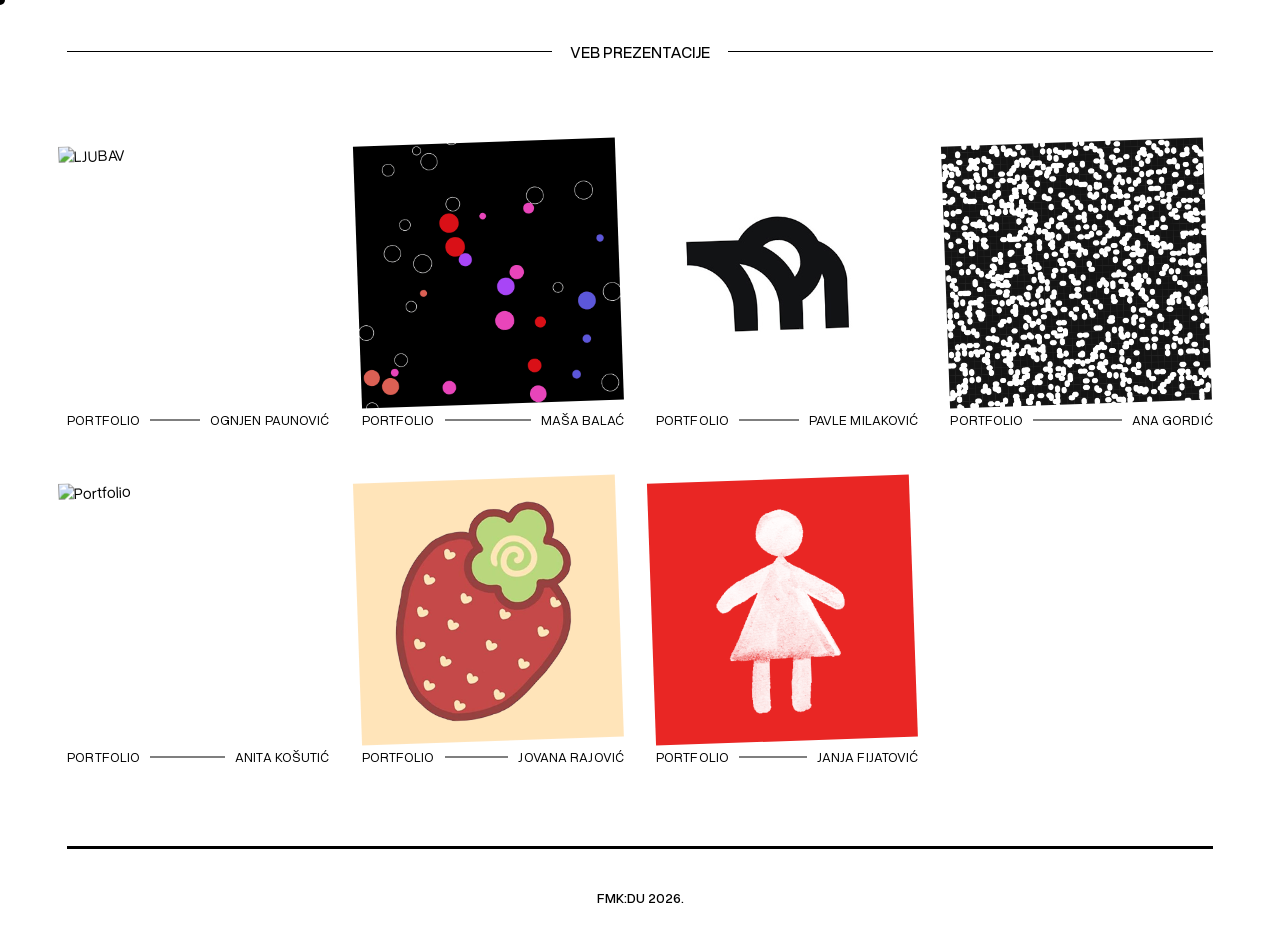
==== index.html @ e2407de8 "Update index.html" ====
<!DOCTYPE html>
<html>
<head>
	<meta charset="utf-8">
	<meta name="viewport" content="width=device-width, initial-scale=1.0">
	<title>Veb prezentacije</title>
			<link rel="stylesheet" href="style.css">
</head>
<body>

	<div id="cursor-dot"></div>

	<header id="site-header">
		<div class="header-row-default" id="header-row">
			<span class="line-left" id="line-left"></span>
			<span class="header-title" id="header-title">Veb prezentacije</span>
			<span class="line-right" id="line-right"></span>
		</div>
		<svg id="header-svg" xmlns="http://www.w3.org/2000/svg" style="position:absolute;left:0;top:0;width:100%;height:100%;pointer-events:none;overflow:visible;">
			<line id="svg-left" x1="0" y1="0" x2="0" y2="0" stroke="#000" stroke-width="4"/>
			<line id="svg-right" x1="0" y1="0" x2="0" y2="0" stroke="#000" stroke-width="4"/>
		</svg>
	</header>

	<main>

		

		<a href="https://ognjenpaunovicportfolio.netlify.app/" class="projekat" target="_blank" rel="noopener">
			<img src="media/beograd_promene_Ognjen_Paunovic.gif" alt="LJUBAV">
			<div class="projekat-meta">
				<span class="naziv">Portfolio</span>
				<span class="linija-meta"><span class="static-line"></span><svg class="zap-svg" viewBox="0 0 100 10" preserveAspectRatio="none"><polyline class="zap-line" points="0,5 100,5" fill="none" stroke="#000" stroke-width="1" stroke-linejoin="round"/></svg></span>
				<span class="autor">Ognjen Paunović</span>
			</div>
		</a>

		<a href="https://masabalac20236013.github.io/sajt/" class="projekat" rel="noopener">
			<img src="media/lancanaReakcija Maša Balać.gif" alt="Lančana reakcija">
			<div class="projekat-meta">
				<span class="naziv">Portfolio</span>
				<span class="linija-meta"><span class="static-line"></span><svg class="zap-svg" viewBox="0 0 100 10" preserveAspectRatio="none"><polyline class="zap-line" points="0,5 100,5" fill="none" stroke="#000" stroke-width="1" stroke-linejoin="round"/></svg></span>
				<span class="autor">Maša Balać</span>
			</div>
		</a>

		<a href="https://ognjenpaunovic-png.github.io/Pavle-Milakovi-/" class="projekat" target="_blank" rel="noopener">
			<img src="media/logo_pavle.jpg" alt="Portfolio">
			<div class="projekat-meta">
				<span class="naziv">Portfolio</span>
				<span class="linija-meta"><span class="static-line"></span><svg class="zap-svg" viewBox="0 0 100 10" preserveAspectRatio="none"><polyline class="zap-line" points="0,5 100,5" fill="none" stroke="#000" stroke-width="1" stroke-linejoin="round"/></svg></span>
				<span class="autor">Pavle Milaković</span>
			</div>
		</a>


		<a href="https://anaaaacmyk.github.io/anagordic/" class="projekat" target="_blank" rel="noopener">
			<img src="media/Gužva 1, Ana Gordić.gif" alt="Gužva 1, Ana Gordić">
			<div class="projekat-meta">
				<span class="naziv">Portfolio</span>
				<span class="linija-meta"><span class="static-line"></span><svg class="zap-svg" viewBox="0 0 100 10" preserveAspectRatio="none"><polyline class="zap-line" points="0,5 100,5" fill="none" stroke="#000" stroke-width="1" stroke-linejoin="round"/></svg></span>
				<span class="autor">Ana Gordić</span>
			</div>
		</a>

		

		<a href="https://anitakosutic20236014-png.github.io/anitak/" class="projekat" target="_blank" rel="noopener">
			<img src="media/banat.gif" alt="Portfolio">
			<div class="projekat-meta">
				<span class="naziv">Portfolio</span>
				<span class="linija-meta"><span class="static-line"></span><svg class="zap-svg" viewBox="0 0 100 10" preserveAspectRatio="none"><polyline class="zap-line" points="0,5 100,5" fill="none" stroke="#000" stroke-width="1" stroke-linejoin="round"/></svg></span>
				<span class="autor">Anita Košutić</span>
			</div>
		</a>

		

		<a href="https://ognjenpaunovic-png.github.io/Jovana-Rajovic/" class="projekat" target="_blank" rel="noopener">
			<img src="media/logotab_jovanarajovic.png" alt="Portfolio">
			<div class="projekat-meta">
				<span class="naziv">Portfolio</span>
				<span class="linija-meta"><span class="static-line"></span><svg class="zap-svg" viewBox="0 0 100 10" preserveAspectRatio="none"><polyline class="zap-line" points="0,5 100,5" fill="none" stroke="#000" stroke-width="1" stroke-linejoin="round"/></svg></span>
				<span class="autor">Jovana Rajović</span>
			</div>
		</a>

		<a href="https://janjafijatovic.netlify.app/" class="projekat" target="_blank" rel="noopener">
			<img src="media/coveculjak_janja_fijatovic.gif" alt="Portfolio">
			<div class="projekat-meta">
				<span class="naziv">Portfolio</span>
				<span class="linija-meta"><span class="static-line"></span><svg class="zap-svg" viewBox="0 0 100 10" preserveAspectRatio="none"><polyline class="zap-line" points="0,5 100,5" fill="none" stroke="#000" stroke-width="1" stroke-linejoin="round"/></svg></span>
				<span class="autor">Janja Fijatović</span>
			</div>
		</a>

	</main>

	<footer>
		<div class="footer-divider"></div>
		<div class="footer-line">
			<span class="footer-title">FMK:DU 2026.</span>
		</div>
	</footer>

			<script src="script.js"></script>
</body>
</html>
---- style.css ----
@font-face {
	font-family: 'Overused Grotesk';
	src: url('OverusedGrotesk-VF.ttf') format('truetype');
	font-weight: 100 900;
}

*, *::before, *::after { box-sizing: border-box; margin: 0; padding: 0; }
html, body { height: 100%; }

body {
	background: #fff;
	font-family: 'Overused Grotesk', Arial, sans-serif;
	display: flex;
	flex-direction: column;
	min-height: 100vh;
	cursor: none;
}

* { cursor: none !important; }

/* CURSOR */
#cursor-dot {
	position: fixed;
	width: 10px;
	height: 10px;
	background: #000;
	border-radius: 50%;
	pointer-events: none;
	z-index: 9999;
	transform: translate(-50%, -50%) scale(1);
	transition: width 0.3s cubic-bezier(0.4,0,0.2,1),
	            height 0.3s cubic-bezier(0.4,0,0.2,1),
	            border-radius 0.3s cubic-bezier(0.4,0,0.2,1),
	            background 0.3s ease;
}

@keyframes spin-square {
	from { transform: translate(-50%, -50%) rotate(0deg); }
	to   { transform: translate(-50%, -50%) rotate(360deg); }
}

#cursor-dot.on-card {
	width: 29px;
	height: 29px;
	border-radius: 0;
	background: transparent;
	outline: 1.5px solid #000;
	animation: spin-square 2.5s linear infinite;
	transition: width 0.3s cubic-bezier(0.4,0,0.2,1),
	            height 0.3s cubic-bezier(0.4,0,0.2,1),
	            border-radius 0.3s cubic-bezier(0.4,0,0.2,1),
	            background 0.3s ease;
}

#cursor-snake { display: none; }

.cursor-trace {
	position: fixed;
	pointer-events: none;
	z-index: 9998;
	transform: translate(-50%, -50%);
	animation: fadeTrace 0.7s ease-out forwards;
}

@keyframes fadeTrace {
	0%   { opacity: 0.65; transform: translate(-50%,-50%) scale(1); }
	100% { opacity: 0;    transform: translate(-50%,-50%) scale(0.2); }
}

/* HEADER */
header {
	position: sticky;
	top: 0;
	z-index: 100;
	background: #fff;
	padding: 40px 5.25vw 45px;
}

#header-svg {
	display: none;
	position: absolute;
	left: 0; top: 0;
	width: 100%;
	pointer-events: none;
}

.header-inner { display: flex; align-items: center; gap: 16px; }

.header-row-default {
	display: flex;
	align-items: center;
	gap: 16px;
	position: relative;
}

.line-left {
	height: 1px;
	background: #000;
	flex: 1;
	will-change: transform, opacity;
	transform-origin: center;
}

.line-right {
	height: 1px;
	background: #000;
	flex: 1;
	will-change: transform, opacity;
	transform-origin: center;
}

.header-title {
	font-size: 17px;
	font-weight: 450;
	letter-spacing: 0em;
	white-space: nowrap;
	text-transform: uppercase;
	padding: 0 2px;
	will-change: transform;
}

.header-border { display: none; }
.header-row-scrolled { display: none; }

/* MAIN GRID */
main {
	display: grid;
	grid-template-columns: repeat(5, 1fr);
	/* grid-auto-rows forsira sve redove na istu visinu:
	   100% širine kolone (1fr) je širina slike,
	   + 30px za meta red ispod */
	grid-auto-rows: calc(((100vw - 10.5vw - 8vw) / 5) + 30px);
	padding: 3.8vh 5.25vw 5vh;
	column-gap: 2vw;
	row-gap: 3vw;
}

/* CARDS — pozicioniranje da slika i meta budu poravnati */
.projekat {
	display: block;
	text-decoration: none;
	color: inherit;
	position: relative;
}

/* Slika zauzima ceo gornji deo kartice osim 30px za meta */
.projekat img {
	position: absolute;
	top: 0;
	left: 0;
	width: 100%;
	/* visina = cela ćelija minus meta red */
	height: calc(100% - 30px);
	display: block;
	object-fit: cover;
	transform-origin: center bottom;
	transform: rotate(-2deg);
	animation: wiggle 0.8s ease-in-out infinite alternate;
	animation-play-state: paused;
	animation-delay: -0.4s;
	transition: opacity 180ms ease;
}

.projekat:hover img {
	animation-play-state: running;
}

@keyframes wiggle {
	0%   { transform: rotate(-2deg); }
	100% { transform: rotate(2deg); }
}

/* META — uvek na dnu kartice */
.projekat-meta {
	position: absolute;
	bottom: 0;
	left: 0;
	right: 0;
	height: 30px;
	display: flex;
	align-items: center;
	gap: 10px;
}

.naziv, .autor {
	font-size: 14px;
	font-weight: 400;
	letter-spacing: 0.008em;
	white-space: nowrap;
	text-transform: uppercase;
	transition: opacity 180ms ease;
}

.linija-meta {
	flex: 1;
	height: 10px;
	min-width: 4px;
	position: relative;
	display: flex;
	align-items: center;
}

.linija-meta svg {
	position: absolute;
	left: 0;
	top: 50%;
	transform: translateY(-50%);
	width: 100%;
	height: 10px;
	overflow: visible;
}

.linija-meta .static-line {
	position: absolute;
	left: 0; right: 0;
	top: 50%;
	height: 1px;
	background: #000;
	transform: translateY(-50%);
	transition: opacity 0.15s ease;
}

.projekat:hover .linija-meta .static-line { opacity: 0; }

.linija-meta .zap-svg {
	opacity: 0;
	transition: opacity 0.15s ease;
}

.projekat:hover .linija-meta .zap-svg { opacity: 1; }

/* FOOTER */
footer {
	padding: 0 5.25vw 45px;
	margin-top: 3.3vh;
}

.footer-line {
	display: flex;
	align-items: center;
	justify-content: center;
	margin-top: 40px;
}

.footer-divider {
	display: block;
	height: 2.5px;
	background: #000;
	margin: 0;
}

.footer-title {
	font-size: 14px;
	font-weight: 500;
	letter-spacing: 0em;
	white-space: nowrap;
	text-transform: uppercase;
}

/* RESPONSIVE — grid-auto-rows se preračunava za svaki breakpoint */
@media (max-width: 1488px) {
	main {
		grid-template-columns: repeat(4, 1fr);
		grid-auto-rows: calc(((100vw - 10.5vw - 7.5vw) / 4) + 30px);
		column-gap: 2.5vw;
		row-gap: 3.5vw;
	}
}

@media (max-width: 900px) {
	main {
		grid-template-columns: repeat(3, 1fr);
		grid-auto-rows: calc(((100vw - 10.5vw - 6vw) / 3) + 30px);
		column-gap: 3vw;
		row-gap: 4vw;
	}
}

@media (max-width: 600px) {
	main {
		grid-template-columns: 1fr;
		grid-auto-rows: calc((100vw - 10.5vw) + 30px);
		column-gap: 0;
		row-gap: 8vw;
	}
	header { padding: 20px 5.25vw 22px; }
	footer { padding: 0 5.25vw 22px; margin-top: 3.3vh; }
	.footer-line { margin-top: 20px; }
}
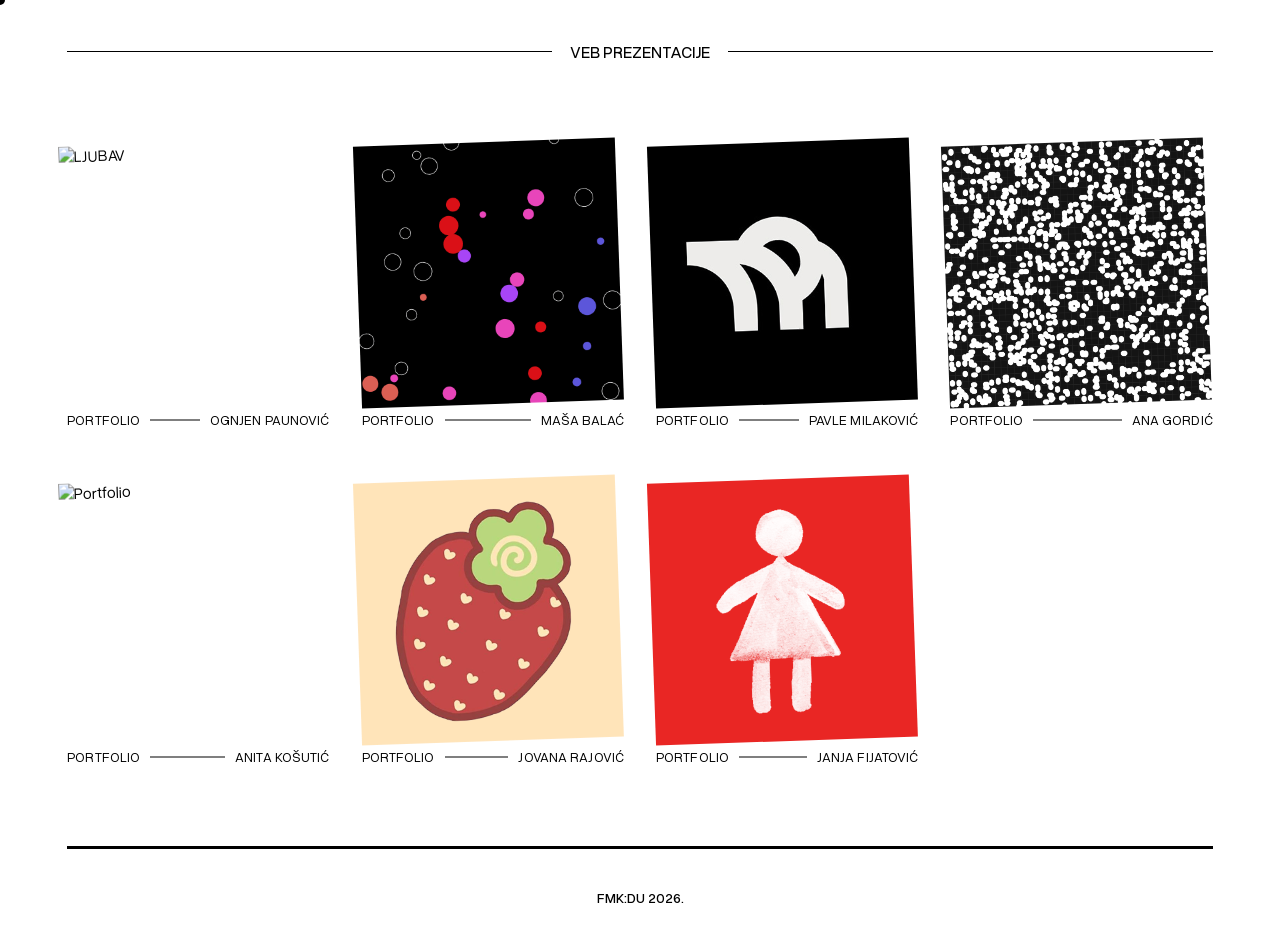
==== commit 2f226a84: "Update index.html" ====
--- a/index.html
+++ b/index.html
@@ -45,7 +45,7 @@
 		</a>
 
 		<a href="https://ognjenpaunovic-png.github.io/Pavle-Milakovi-/" class="projekat" target="_blank" rel="noopener">
-			<img src="media/logo_pavle.jpg" alt="Portfolio">
+			<img src="media/logo_pavle_invert.jpg" alt="Portfolio">
 			<div class="projekat-meta">
 				<span class="naziv">Portfolio</span>
 				<span class="linija-meta"><span class="static-line"></span><svg class="zap-svg" viewBox="0 0 100 10" preserveAspectRatio="none"><polyline class="zap-line" points="0,5 100,5" fill="none" stroke="#000" stroke-width="1" stroke-linejoin="round"/></svg></span>
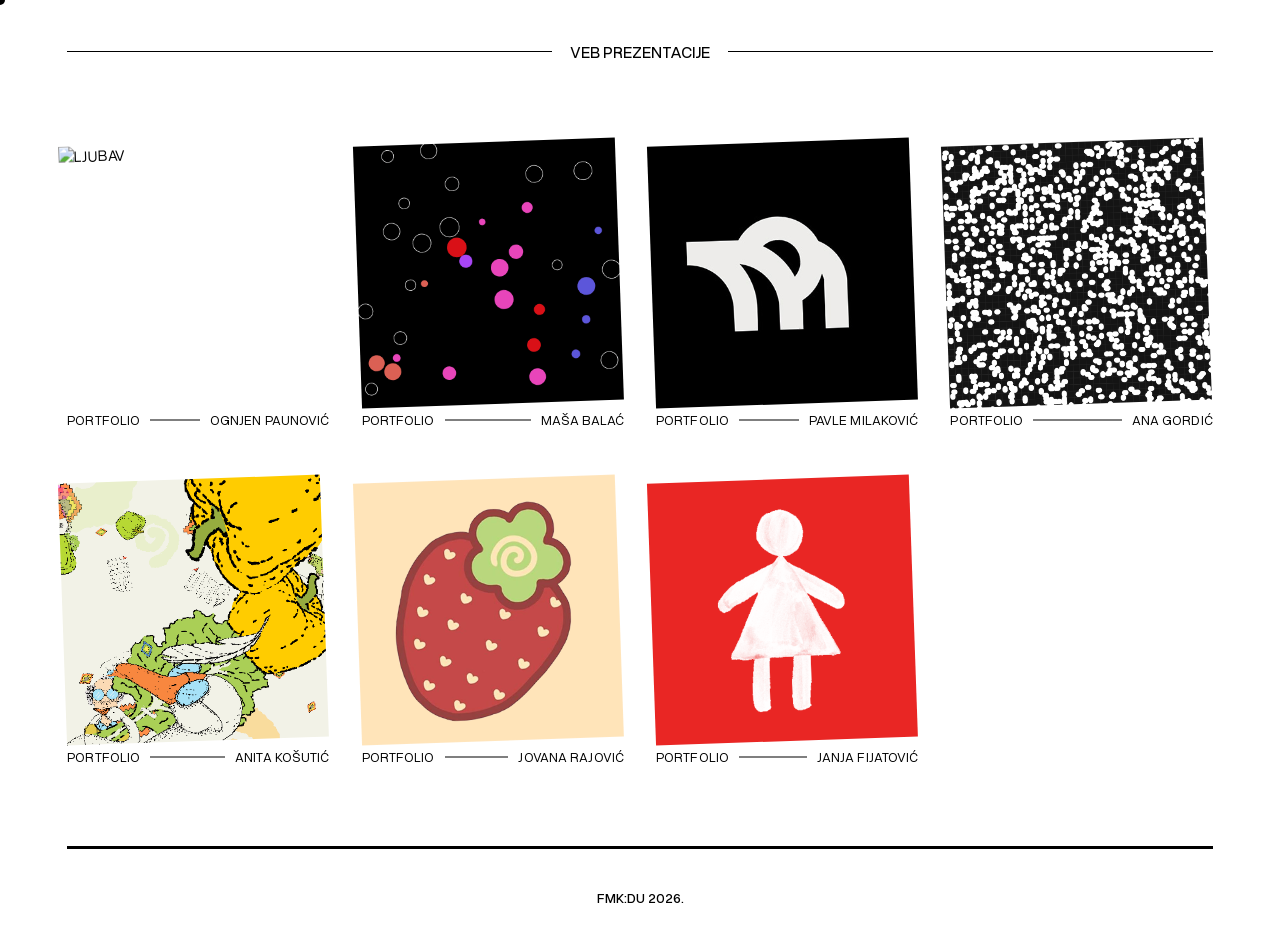
==== commit 36a5f015: "Update index.html" ====
--- a/index.html
+++ b/index.html
@@ -66,7 +66,7 @@
 		
 
 		<a href="https://anitakosutic20236014-png.github.io/anitak/" class="projekat" target="_blank" rel="noopener">
-			<img src="media/banat.gif" alt="Portfolio">
+			<img src="media/Banat.gif" alt="Portfolio">
 			<div class="projekat-meta">
 				<span class="naziv">Portfolio</span>
 				<span class="linija-meta"><span class="static-line"></span><svg class="zap-svg" viewBox="0 0 100 10" preserveAspectRatio="none"><polyline class="zap-line" points="0,5 100,5" fill="none" stroke="#000" stroke-width="1" stroke-linejoin="round"/></svg></span>
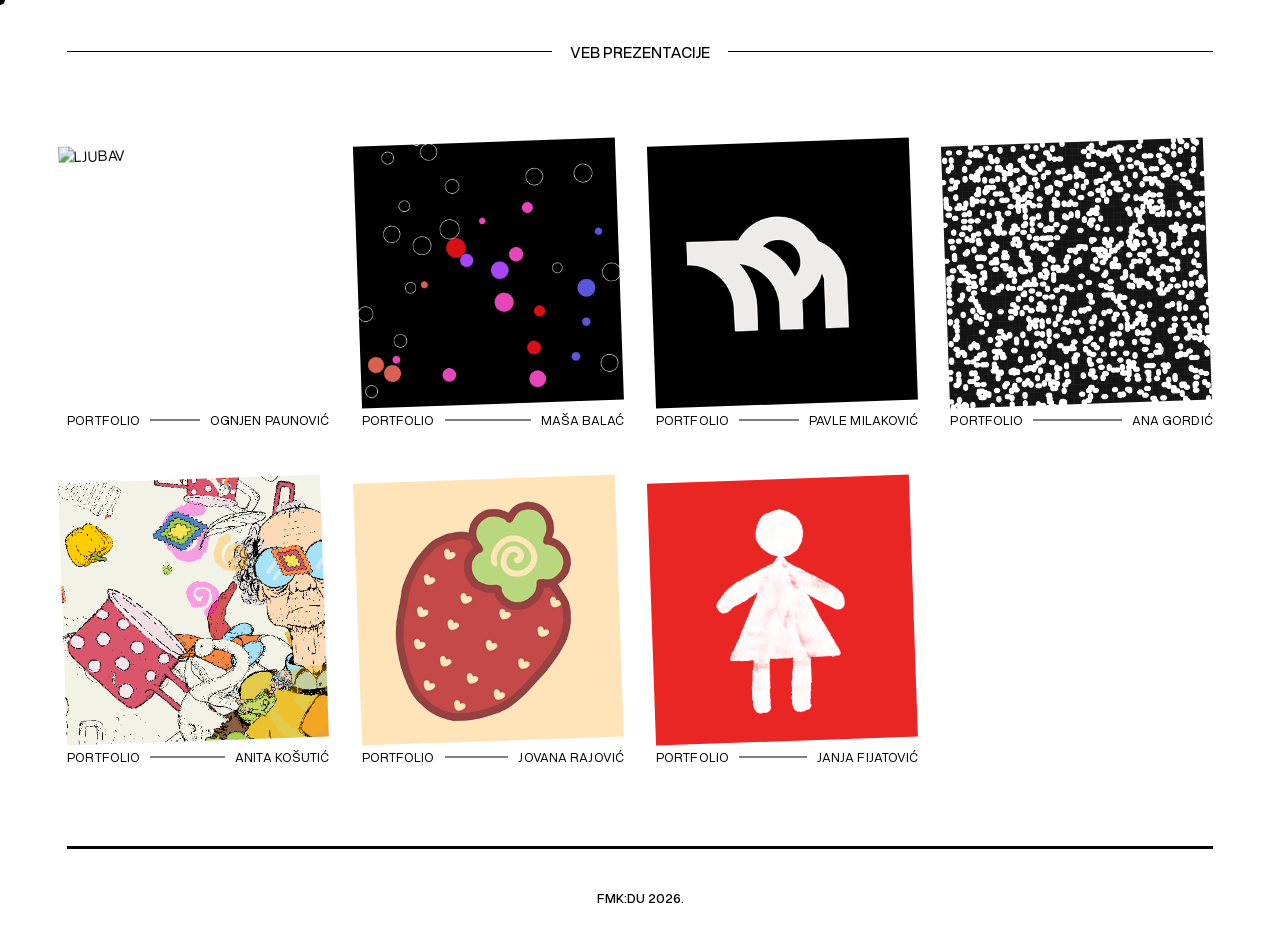
==== commit f951ec1e: "Update index.html" ====
--- a/index.html
+++ b/index.html
@@ -76,7 +76,7 @@
 
 		
 
-		<a href="https://ognjenpaunovic-png.github.io/Jovana-Rajovic/" class="projekat" target="_blank" rel="noopener">
+		<a href="ognjenpaunovic-png.github.io/Jovana-Rajovic-2/" class="projekat" target="_blank" rel="noopener">
 			<img src="media/logotab_jovanarajovic.png" alt="Portfolio">
 			<div class="projekat-meta">
 				<span class="naziv">Portfolio</span>
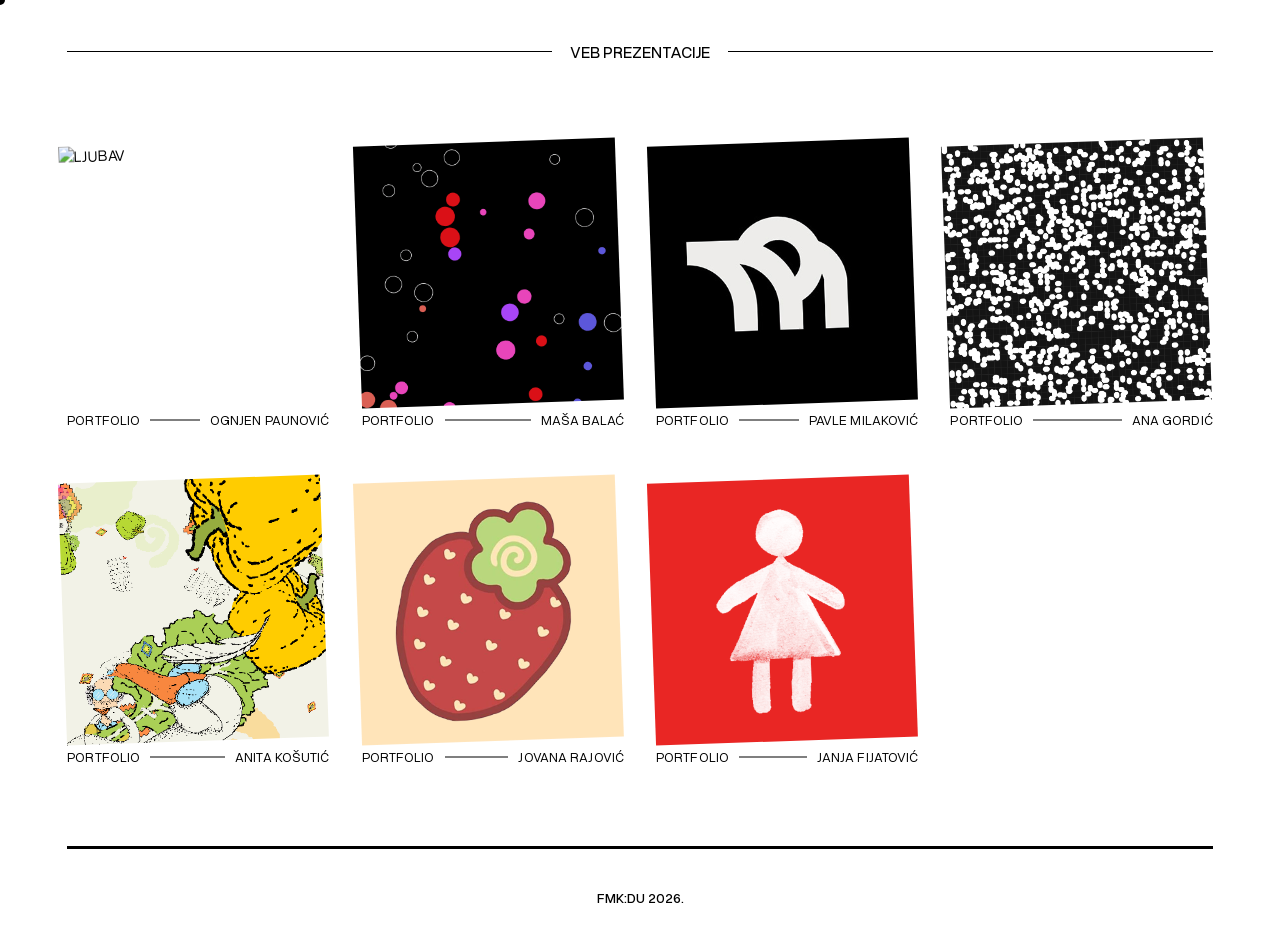
==== commit 7338c53f: "Update index.html" ====
--- a/index.html
+++ b/index.html
@@ -76,7 +76,7 @@
 
 		
 
-		<a href="ognjenpaunovic-png.github.io/Jovana-Rajovic-2/" class="projekat" target="_blank" rel="noopener">
+		<a href="https://ognjenpaunovic-png.github.io/Jovana-Rajovic-2/index.html" class="projekat" target="_blank" rel="noopener">
 			<img src="media/logotab_jovanarajovic.png" alt="Portfolio">
 			<div class="projekat-meta">
 				<span class="naziv">Portfolio</span>
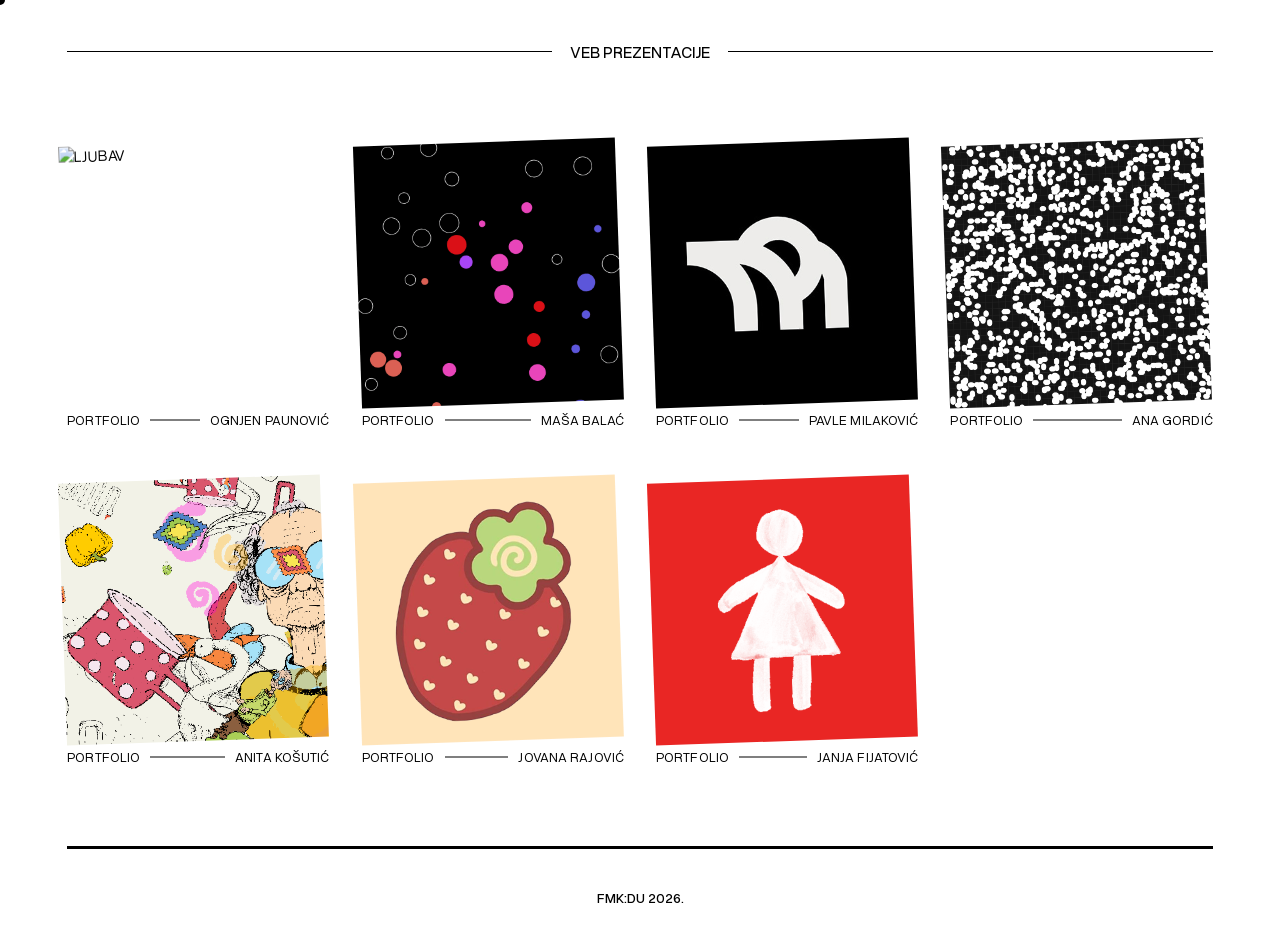
==== commit 812c6e73: "Update index.html" ====
--- a/index.html
+++ b/index.html
@@ -76,7 +76,7 @@
 
 		
 
-		<a href="https://ognjenpaunovic-png.github.io/Jovana-Rajovic-2/index.html" class="projekat" target="_blank" rel="noopener">
+		<a href="https://ognjenpaunovic-png.github.io/Jovana-Rasjovic-2/index.html" class="projekat" target="_blank" rel="noopener">
 			<img src="media/logotab_jovanarajovic.png" alt="Portfolio">
 			<div class="projekat-meta">
 				<span class="naziv">Portfolio</span>
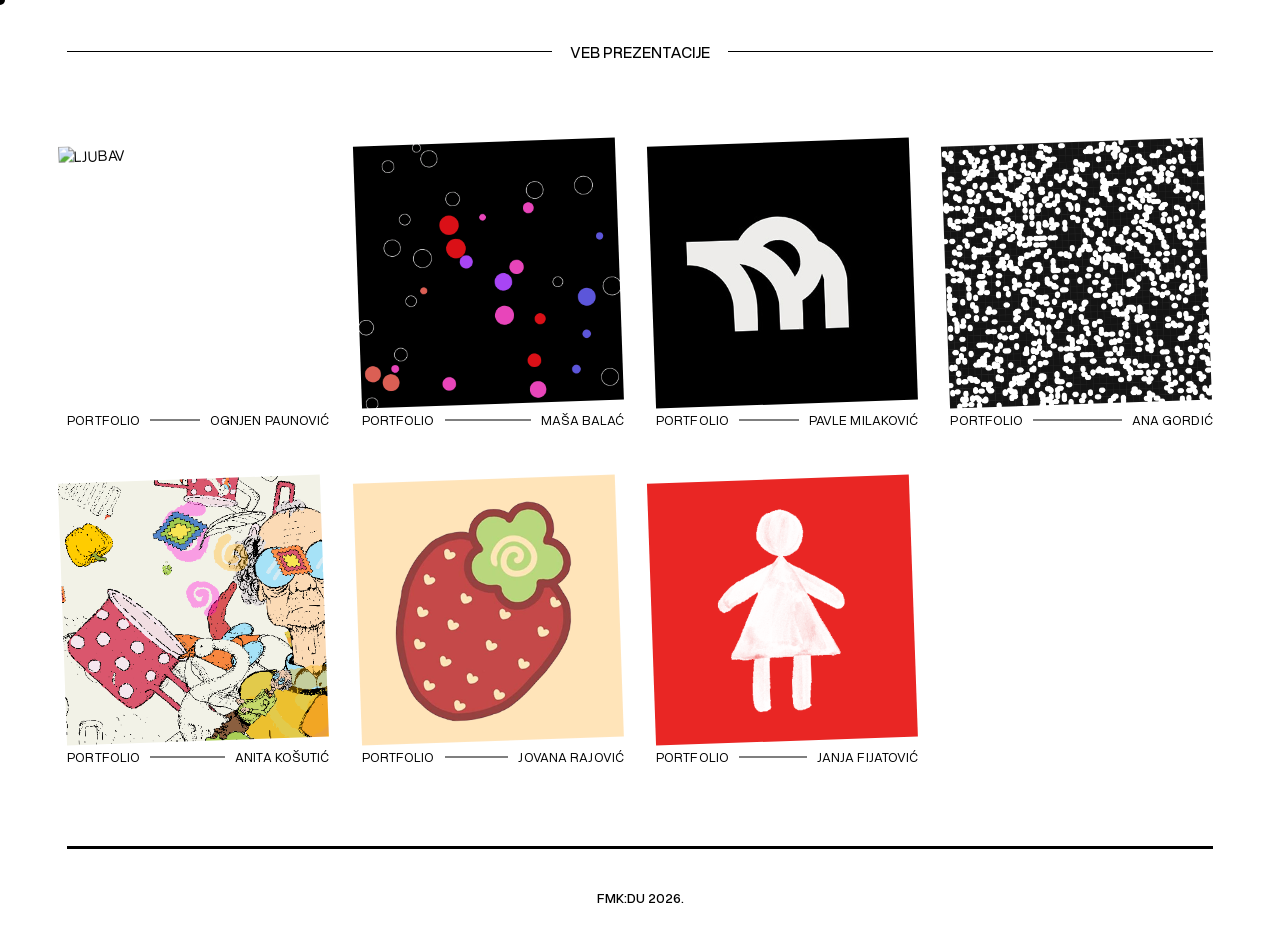
==== commit 1138135f: "Update index.html" ====
--- a/index.html
+++ b/index.html
@@ -76,7 +76,7 @@
 
 		
 
-		<a href="https://ognjenpaunovic-png.github.io/Jovana-Rasjovic-2/index.html" class="projekat" target="_blank" rel="noopener">
+		<a href="https://ognjenpaunovic-png.github.io/Jovana-Rajovic-2/index.html" class="projekat" target="_blank" rel="noopener">
 			<img src="media/logotab_jovanarajovic.png" alt="Portfolio">
 			<div class="projekat-meta">
 				<span class="naziv">Portfolio</span>
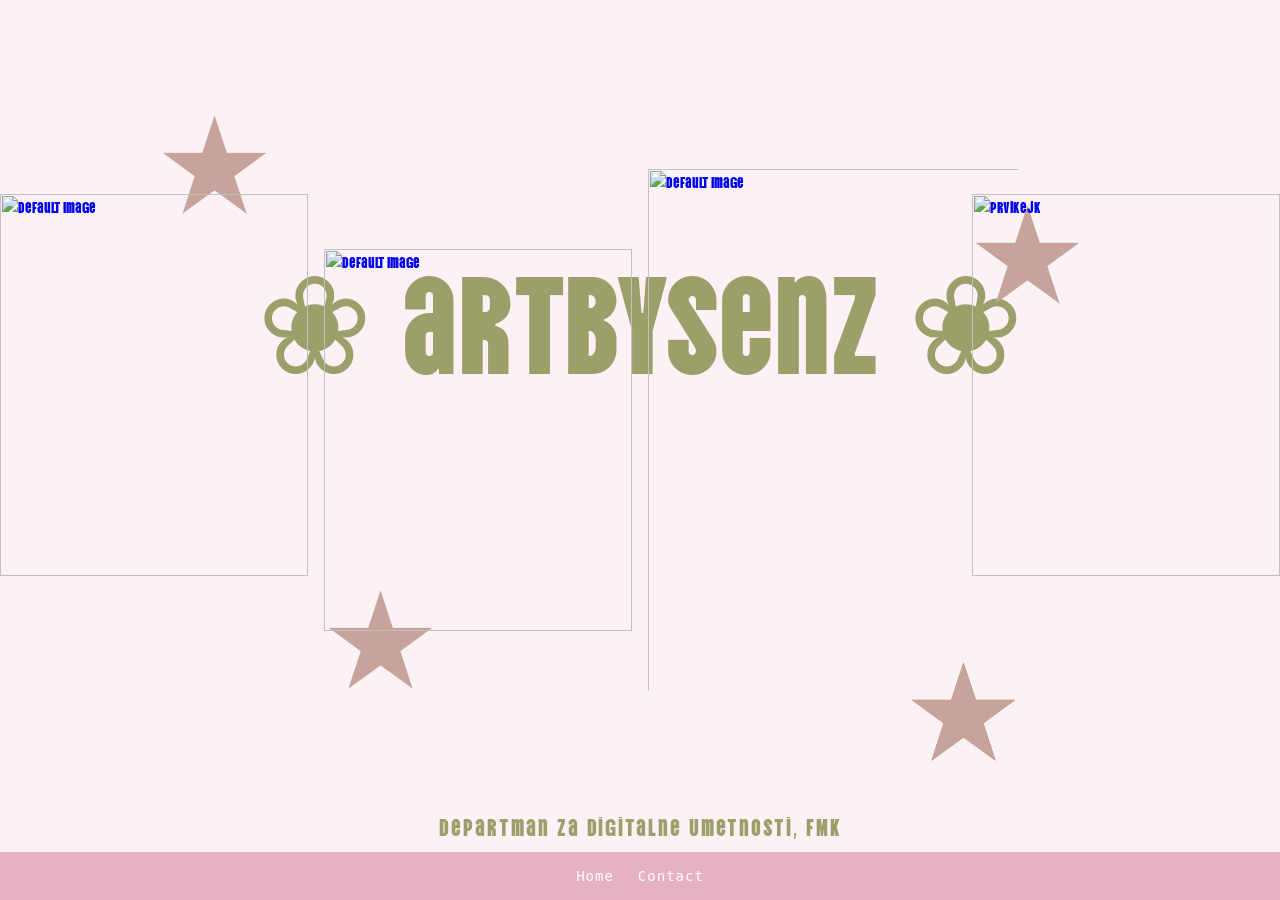
==== commit 61c8f813: "Add files via upload" ====
--- a/index.html
+++ b/index.html
@@ -1,108 +1,64 @@
-<!DOCTYPE html>
-<html>
-<head>
-	<meta charset="utf-8">
-	<meta name="viewport" content="width=device-width, initial-scale=1.0">
-	<title>Veb prezentacije</title>
-			<link rel="stylesheet" href="style.css">
-</head>
-<body>
-
-	<div id="cursor-dot"></div>
-
-	<header id="site-header">
-		<div class="header-row-default" id="header-row">
-			<span class="line-left" id="line-left"></span>
-			<span class="header-title" id="header-title">Veb prezentacije</span>
-			<span class="line-right" id="line-right"></span>
-		</div>
-		<svg id="header-svg" xmlns="http://www.w3.org/2000/svg" style="position:absolute;left:0;top:0;width:100%;height:100%;pointer-events:none;overflow:visible;">
-			<line id="svg-left" x1="0" y1="0" x2="0" y2="0" stroke="#000" stroke-width="4"/>
-			<line id="svg-right" x1="0" y1="0" x2="0" y2="0" stroke="#000" stroke-width="4"/>
-		</svg>
-	</header>
-
-	<main>
-
-		
-
-		<a href="https://ognjenpaunovicportfolio.netlify.app/" class="projekat" target="_blank" rel="noopener">
-			<img src="media/beograd_promene_Ognjen_Paunovic.gif" alt="LJUBAV">
-			<div class="projekat-meta">
-				<span class="naziv">Portfolio</span>
-				<span class="linija-meta"><span class="static-line"></span><svg class="zap-svg" viewBox="0 0 100 10" preserveAspectRatio="none"><polyline class="zap-line" points="0,5 100,5" fill="none" stroke="#000" stroke-width="1" stroke-linejoin="round"/></svg></span>
-				<span class="autor">Ognjen Paunović</span>
-			</div>
-		</a>
-
-		<a href="https://masabalac20236013.github.io/sajt/" class="projekat" rel="noopener">
-			<img src="media/lancanaReakcija Maša Balać.gif" alt="Lančana reakcija">
-			<div class="projekat-meta">
-				<span class="naziv">Portfolio</span>
-				<span class="linija-meta"><span class="static-line"></span><svg class="zap-svg" viewBox="0 0 100 10" preserveAspectRatio="none"><polyline class="zap-line" points="0,5 100,5" fill="none" stroke="#000" stroke-width="1" stroke-linejoin="round"/></svg></span>
-				<span class="autor">Maša Balać</span>
-			</div>
-		</a>
-
-		<a href="https://ognjenpaunovic-png.github.io/Pavle-Milakovi-/" class="projekat" target="_blank" rel="noopener">
-			<img src="media/logo_pavle_invert.jpg" alt="Portfolio">
-			<div class="projekat-meta">
-				<span class="naziv">Portfolio</span>
-				<span class="linija-meta"><span class="static-line"></span><svg class="zap-svg" viewBox="0 0 100 10" preserveAspectRatio="none"><polyline class="zap-line" points="0,5 100,5" fill="none" stroke="#000" stroke-width="1" stroke-linejoin="round"/></svg></span>
-				<span class="autor">Pavle Milaković</span>
-			</div>
-		</a>
-
-
-		<a href="https://anaaaacmyk.github.io/anagordic/" class="projekat" target="_blank" rel="noopener">
-			<img src="media/Gužva 1, Ana Gordić.gif" alt="Gužva 1, Ana Gordić">
-			<div class="projekat-meta">
-				<span class="naziv">Portfolio</span>
-				<span class="linija-meta"><span class="static-line"></span><svg class="zap-svg" viewBox="0 0 100 10" preserveAspectRatio="none"><polyline class="zap-line" points="0,5 100,5" fill="none" stroke="#000" stroke-width="1" stroke-linejoin="round"/></svg></span>
-				<span class="autor">Ana Gordić</span>
-			</div>
-		</a>
-
-		
-
-		<a href="https://anitakosutic20236014-png.github.io/anitak/" class="projekat" target="_blank" rel="noopener">
-			<img src="media/Banat.gif" alt="Portfolio">
-			<div class="projekat-meta">
-				<span class="naziv">Portfolio</span>
-				<span class="linija-meta"><span class="static-line"></span><svg class="zap-svg" viewBox="0 0 100 10" preserveAspectRatio="none"><polyline class="zap-line" points="0,5 100,5" fill="none" stroke="#000" stroke-width="1" stroke-linejoin="round"/></svg></span>
-				<span class="autor">Anita Košutić</span>
-			</div>
-		</a>
-
-		
-
-		<a href="https://ognjenpaunovic-png.github.io/Jovana-Rajovic-2/index.html" class="projekat" target="_blank" rel="noopener">
-			<img src="media/logotab_jovanarajovic.png" alt="Portfolio">
-			<div class="projekat-meta">
-				<span class="naziv">Portfolio</span>
-				<span class="linija-meta"><span class="static-line"></span><svg class="zap-svg" viewBox="0 0 100 10" preserveAspectRatio="none"><polyline class="zap-line" points="0,5 100,5" fill="none" stroke="#000" stroke-width="1" stroke-linejoin="round"/></svg></span>
-				<span class="autor">Jovana Rajović</span>
-			</div>
-		</a>
-
-		<a href="https://janjafijatovic.netlify.app/" class="projekat" target="_blank" rel="noopener">
-			<img src="media/coveculjak_janja_fijatovic.gif" alt="Portfolio">
-			<div class="projekat-meta">
-				<span class="naziv">Portfolio</span>
-				<span class="linija-meta"><span class="static-line"></span><svg class="zap-svg" viewBox="0 0 100 10" preserveAspectRatio="none"><polyline class="zap-line" points="0,5 100,5" fill="none" stroke="#000" stroke-width="1" stroke-linejoin="round"/></svg></span>
-				<span class="autor">Janja Fijatović</span>
-			</div>
-		</a>
-
-	</main>
-
-	<footer>
-		<div class="footer-divider"></div>
-		<div class="footer-line">
-			<span class="footer-title">FMK:DU 2026.</span>
-		</div>
-	</footer>
-
-			<script src="script.js"></script>
-</body>
-</html>
+<html>
+<head>
+  <meta charset="UTF-8" />
+  <title>artbysenz</title>
+  <link rel="stylesheet" href="style.css" />
+  <link rel="preconnect" href="https://fonts.googleapis.com">
+  <link rel="preconnect" href="https://fonts.gstatic.com" crossorigin>
+  <link href="https://fonts.googleapis.com/css2?family=Vina+Sans&display=swap" rel="stylesheet">
+  <link rel="icon" href="logotab.png">
+</head>
+<body>
+
+  <main class="canvas">
+
+    <h1 class="title">❀ artbysenz ❀</h1>
+
+    <span class="star" style="top:8%; left:12%;">★</span>
+    <span class="star" style="top:18%; right:15%;">★</span>
+    <span class="star" style="bottom:20%; left:25%;">★</span>
+    <span class="star" style="bottom:12%; right:20%;">★</span>
+    <span class="star" style="bottom:12%; right:20%;">★</span>
+    <span class="star" style="bottom:12%; right:20%;">★</span>
+    <span class="star" style="bottom:12%; right:20%;">★</span>
+
+<div class="images-row">
+
+  <div class="image-swap">
+    <a href='fotografije.html' target='_blank'><img src="cam.png" alt="Default Image">
+    <img src="camhover.png" alt="Hover Image" class="hover-img"></a>
+  </div>
+
+  <div class="image-swap2">
+    <a href='analogni.html' target='_blank'><img src="sketchbook.png" alt="Default Image">
+    <img src="sketchhover.png" alt="Hover Image" class="hover-img"></a>
+  </div>
+
+  <div class="image-swap3">
+    <a href='digitalni.html' target='_blank'><img src="puternohover.png" alt="Default Image">
+    <img src="puter.png" alt="Hover Image" class="hover-img"></a>
+  </div>
+
+  <div class="image-swap4">
+    <a href='about.html' target='_blank'><img src="fishcake.png" alt="prvikejk" class="prvikejk">
+    <img src="fishcakehover.png" alt="Hover Image" class="hover-img"></a>
+  </div>
+
+</div>
+
+    <p class="tagline">
+      Departman za Digitalne Umetnosti, FMK
+    </p>
+
+  </main>
+
+  <footer class="footer">
+    <nav class="footer-nav">
+      <a href="index.html" class="footer-link">Home</a>
+      <a href="contact.html" class="footer-link">Contact</a>
+    </nav>
+  </footer>
+
+
+</body>
+</html>
--- a/style.css
+++ b/style.css
@@ -1,289 +1,227 @@
-@font-face {
-	font-family: 'Overused Grotesk';
-	src: url('OverusedGrotesk-VF.ttf') format('truetype');
-	font-weight: 100 900;
-}
-
-*, *::before, *::after { box-sizing: border-box; margin: 0; padding: 0; }
-html, body { height: 100%; }
-
-body {
-	background: #fff;
-	font-family: 'Overused Grotesk', Arial, sans-serif;
-	display: flex;
-	flex-direction: column;
-	min-height: 100vh;
-	cursor: none;
-}
-
-* { cursor: none !important; }
-
-/* CURSOR */
-#cursor-dot {
-	position: fixed;
-	width: 10px;
-	height: 10px;
-	background: #000;
-	border-radius: 50%;
-	pointer-events: none;
-	z-index: 9999;
-	transform: translate(-50%, -50%) scale(1);
-	transition: width 0.3s cubic-bezier(0.4,0,0.2,1),
-	            height 0.3s cubic-bezier(0.4,0,0.2,1),
-	            border-radius 0.3s cubic-bezier(0.4,0,0.2,1),
-	            background 0.3s ease;
-}
-
-@keyframes spin-square {
-	from { transform: translate(-50%, -50%) rotate(0deg); }
-	to   { transform: translate(-50%, -50%) rotate(360deg); }
-}
-
-#cursor-dot.on-card {
-	width: 29px;
-	height: 29px;
-	border-radius: 0;
-	background: transparent;
-	outline: 1.5px solid #000;
-	animation: spin-square 2.5s linear infinite;
-	transition: width 0.3s cubic-bezier(0.4,0,0.2,1),
-	            height 0.3s cubic-bezier(0.4,0,0.2,1),
-	            border-radius 0.3s cubic-bezier(0.4,0,0.2,1),
-	            background 0.3s ease;
-}
-
-#cursor-snake { display: none; }
-
-.cursor-trace {
-	position: fixed;
-	pointer-events: none;
-	z-index: 9998;
-	transform: translate(-50%, -50%);
-	animation: fadeTrace 0.7s ease-out forwards;
-}
-
-@keyframes fadeTrace {
-	0%   { opacity: 0.65; transform: translate(-50%,-50%) scale(1); }
-	100% { opacity: 0;    transform: translate(-50%,-50%) scale(0.2); }
-}
-
-/* HEADER */
-header {
-	position: sticky;
-	top: 0;
-	z-index: 100;
-	background: #fff;
-	padding: 40px 5.25vw 45px;
-}
-
-#header-svg {
-	display: none;
-	position: absolute;
-	left: 0; top: 0;
-	width: 100%;
-	pointer-events: none;
-}
-
-.header-inner { display: flex; align-items: center; gap: 16px; }
-
-.header-row-default {
-	display: flex;
-	align-items: center;
-	gap: 16px;
-	position: relative;
-}
-
-.line-left {
-	height: 1px;
-	background: #000;
-	flex: 1;
-	will-change: transform, opacity;
-	transform-origin: center;
-}
-
-.line-right {
-	height: 1px;
-	background: #000;
-	flex: 1;
-	will-change: transform, opacity;
-	transform-origin: center;
-}
-
-.header-title {
-	font-size: 17px;
-	font-weight: 450;
-	letter-spacing: 0em;
-	white-space: nowrap;
-	text-transform: uppercase;
-	padding: 0 2px;
-	will-change: transform;
-}
-
-.header-border { display: none; }
-.header-row-scrolled { display: none; }
-
-/* MAIN GRID */
-main {
-	display: grid;
-	grid-template-columns: repeat(5, 1fr);
-	/* grid-auto-rows forsira sve redove na istu visinu:
-	   100% širine kolone (1fr) je širina slike,
-	   + 30px za meta red ispod */
-	grid-auto-rows: calc(((100vw - 10.5vw - 8vw) / 5) + 30px);
-	padding: 3.8vh 5.25vw 5vh;
-	column-gap: 2vw;
-	row-gap: 3vw;
-}
-
-/* CARDS — pozicioniranje da slika i meta budu poravnati */
-.projekat {
-	display: block;
-	text-decoration: none;
-	color: inherit;
-	position: relative;
-}
-
-/* Slika zauzima ceo gornji deo kartice osim 30px za meta */
-.projekat img {
-	position: absolute;
-	top: 0;
-	left: 0;
-	width: 100%;
-	/* visina = cela ćelija minus meta red */
-	height: calc(100% - 30px);
-	display: block;
-	object-fit: cover;
-	transform-origin: center bottom;
-	transform: rotate(-2deg);
-	animation: wiggle 0.8s ease-in-out infinite alternate;
-	animation-play-state: paused;
-	animation-delay: -0.4s;
-	transition: opacity 180ms ease;
-}
-
-.projekat:hover img {
-	animation-play-state: running;
-}
-
-@keyframes wiggle {
-	0%   { transform: rotate(-2deg); }
-	100% { transform: rotate(2deg); }
-}
-
-/* META — uvek na dnu kartice */
-.projekat-meta {
-	position: absolute;
-	bottom: 0;
-	left: 0;
-	right: 0;
-	height: 30px;
-	display: flex;
-	align-items: center;
-	gap: 10px;
-}
-
-.naziv, .autor {
-	font-size: 14px;
-	font-weight: 400;
-	letter-spacing: 0.008em;
-	white-space: nowrap;
-	text-transform: uppercase;
-	transition: opacity 180ms ease;
-}
-
-.linija-meta {
-	flex: 1;
-	height: 10px;
-	min-width: 4px;
-	position: relative;
-	display: flex;
-	align-items: center;
-}
-
-.linija-meta svg {
-	position: absolute;
-	left: 0;
-	top: 50%;
-	transform: translateY(-50%);
-	width: 100%;
-	height: 10px;
-	overflow: visible;
-}
-
-.linija-meta .static-line {
-	position: absolute;
-	left: 0; right: 0;
-	top: 50%;
-	height: 1px;
-	background: #000;
-	transform: translateY(-50%);
-	transition: opacity 0.15s ease;
-}
-
-.projekat:hover .linija-meta .static-line { opacity: 0; }
-
-.linija-meta .zap-svg {
-	opacity: 0;
-	transition: opacity 0.15s ease;
-}
-
-.projekat:hover .linija-meta .zap-svg { opacity: 1; }
-
-/* FOOTER */
-footer {
-	padding: 0 5.25vw 45px;
-	margin-top: 3.3vh;
-}
-
-.footer-line {
-	display: flex;
-	align-items: center;
-	justify-content: center;
-	margin-top: 40px;
-}
-
-.footer-divider {
-	display: block;
-	height: 2.5px;
-	background: #000;
-	margin: 0;
-}
-
-.footer-title {
-	font-size: 14px;
-	font-weight: 500;
-	letter-spacing: 0em;
-	white-space: nowrap;
-	text-transform: uppercase;
-}
-
-/* RESPONSIVE — grid-auto-rows se preračunava za svaki breakpoint */
-@media (max-width: 1488px) {
-	main {
-		grid-template-columns: repeat(4, 1fr);
-		grid-auto-rows: calc(((100vw - 10.5vw - 7.5vw) / 4) + 30px);
-		column-gap: 2.5vw;
-		row-gap: 3.5vw;
-	}
-}
-
-@media (max-width: 900px) {
-	main {
-		grid-template-columns: repeat(3, 1fr);
-		grid-auto-rows: calc(((100vw - 10.5vw - 6vw) / 3) + 30px);
-		column-gap: 3vw;
-		row-gap: 4vw;
-	}
-}
-
-@media (max-width: 600px) {
-	main {
-		grid-template-columns: 1fr;
-		grid-auto-rows: calc((100vw - 10.5vw) + 30px);
-		column-gap: 0;
-		row-gap: 8vw;
-	}
-	header { padding: 20px 5.25vw 22px; }
-	footer { padding: 0 5.25vw 22px; margin-top: 3.3vh; }
-	.footer-line { margin-top: 20px; }
-}
+* {
+  box-sizing: border-box;
+  margin: 0;
+  padding: 0;
+}
+
+.vina-sans-regular {
+  font-family: "Vina Sans", sans-serif;
+  font-weight: 600;
+  font-style: normal;
+}
+
+body {
+  background: #efd4dd;
+  height: 100vh;
+  overflow: hidden;
+  font-family: "Vina Sans", sans-serif;
+  background-image: url("pozadina2.jpg");
+  background-size: cover;
+  background-position: center;
+  background-repeat: no-repeat;
+  background-attachment: fixed;
+}
+
+body::before {
+  content: "";
+  position: fixed;
+  top: 0;
+  left: 0;
+  width: 100%;
+  height: 100%;
+  background: rgba(255, 255, 255, 0.7);
+  z-index: -1;
+}
+
+.canvas {
+  position: relative;
+  width: 100%;
+  height: 100%;
+}
+
+.title {
+  position: absolute;
+  top: 230px;            
+  left: 50%;
+  transform: translateX(-50%);
+  font-size: 138px;
+  color: #9c9f69;
+  font-weight: normal;
+  white-space: nowrap;
+  font-family: "Vina Sans", sans-serif;
+}
+
+.star {
+  position: absolute;
+  font-size: 135px;
+  color: #c7a39b;
+  transition: transform 0.3s ease, text-shadow 0.3s ease;
+  cursor: default;
+}
+
+.star:hover {
+  position: absolute;
+  font-size: 95px;
+  color: #c7a39b;
+  transform: scale(1.25);
+  text-shadow: 0 0 6px rgba(0,0,0,0.25);
+  transform: rotate(15deg) scale(1.2);
+}
+
+.images-row {
+  display: flex;
+  justify-content: center;
+  gap: 16px;
+  margin-bottom: 20px;
+}
+
+.image-swap2 {
+    position: relative; 
+    width: 650px; 
+    height: auto;
+    cursor: pointer; 
+    padding-top: 45%;
+}
+
+.image-swap2 img {
+    position: absolute; 
+    top: 55;
+    left: 0;
+    width: 100%;
+    height: auto;
+    transition: opacity 0.3s ease;
+    padding-top: 63%; 
+}
+
+.image-swap2 .hover-img {
+    opacity: 0;
+}
+
+.image-swap2:hover .hover-img {
+    opacity: 1;
+}
+
+.image-swap {
+    position: relative; 
+    width: 650px; 
+    height: auto;
+    cursor: pointer; 
+    padding-top: 45%;
+}
+
+.image-swap img {
+    position: absolute; 
+    top: 0;
+    left: 0;
+    width: 100%;
+    height: auto;
+    transition: opacity 0.3s ease; 
+    padding-top: 63%;
+}
+
+.image-swap .hover-img {
+    opacity: 0;
+}
+
+.image-swap:hover .hover-img {
+    opacity: 1;
+}
+
+.image-swap3 {
+    position: relative; 
+    width: 650px; 
+    height: auto;
+    cursor: pointer; 
+    padding-top: 45%;
+}
+
+.image-swap3 img {
+    position: absolute; 
+    top: 0;
+    bottom: 100;
+    left: 0;
+    width: 120%;
+    height: auto;
+    transition: opacity 0.3s ease; 
+    padding-top: 55%;
+}
+
+.image-swap3 .hover-img {
+    opacity: 0;
+}
+
+.image-swap3:hover .hover-img {
+    opacity: 1;
+}
+
+.image-swap4 {
+    position: relative; 
+    width: 650px; 
+    height: auto;
+    cursor: pointer; 
+    padding-top: 45%;
+}
+
+.image-swap4 img {
+    position: absolute; 
+    top: 0;
+    left: 0;
+    width: 100%;
+    height: auto;
+    transition: opacity 0.3s ease; 
+    padding-top: 63%;
+}
+
+.image-swap4 .hover-img {
+    opacity: 0;
+}
+
+.image-swap4:hover .hover-img {
+    opacity: 1;
+}
+
+.image-swap4:hover .prvikejk {
+    opacity: 0;
+}
+
+
+.tagline {
+  position: absolute;
+  bottom: 60px;
+  width: 100%;
+  text-align: center;
+  font-size: 24px;
+  letter-spacing: 2px;
+  font-family: "Vina Sans", sans-serif;
+  color: #9c9f69;
+}
+
+.footer {
+  position: fixed;
+  bottom: 0;
+  left: 0;
+  width: 100%;
+  height: 48px;
+  background: #e6b1c4;
+  display: flex;
+  align-items: center;
+  justify-content: center;
+  z-index: 100;
+}
+
+.footer-nav {
+  display: flex;
+  gap: 24px;
+}
+
+.footer-link {
+  color: #ffffff;
+  text-decoration: none;
+  font-size: 14px;
+  font-family: monospace;
+  letter-spacing: 1px;
+}
+
+.footer-link:hover {
+  text-decoration: underline;
+}
